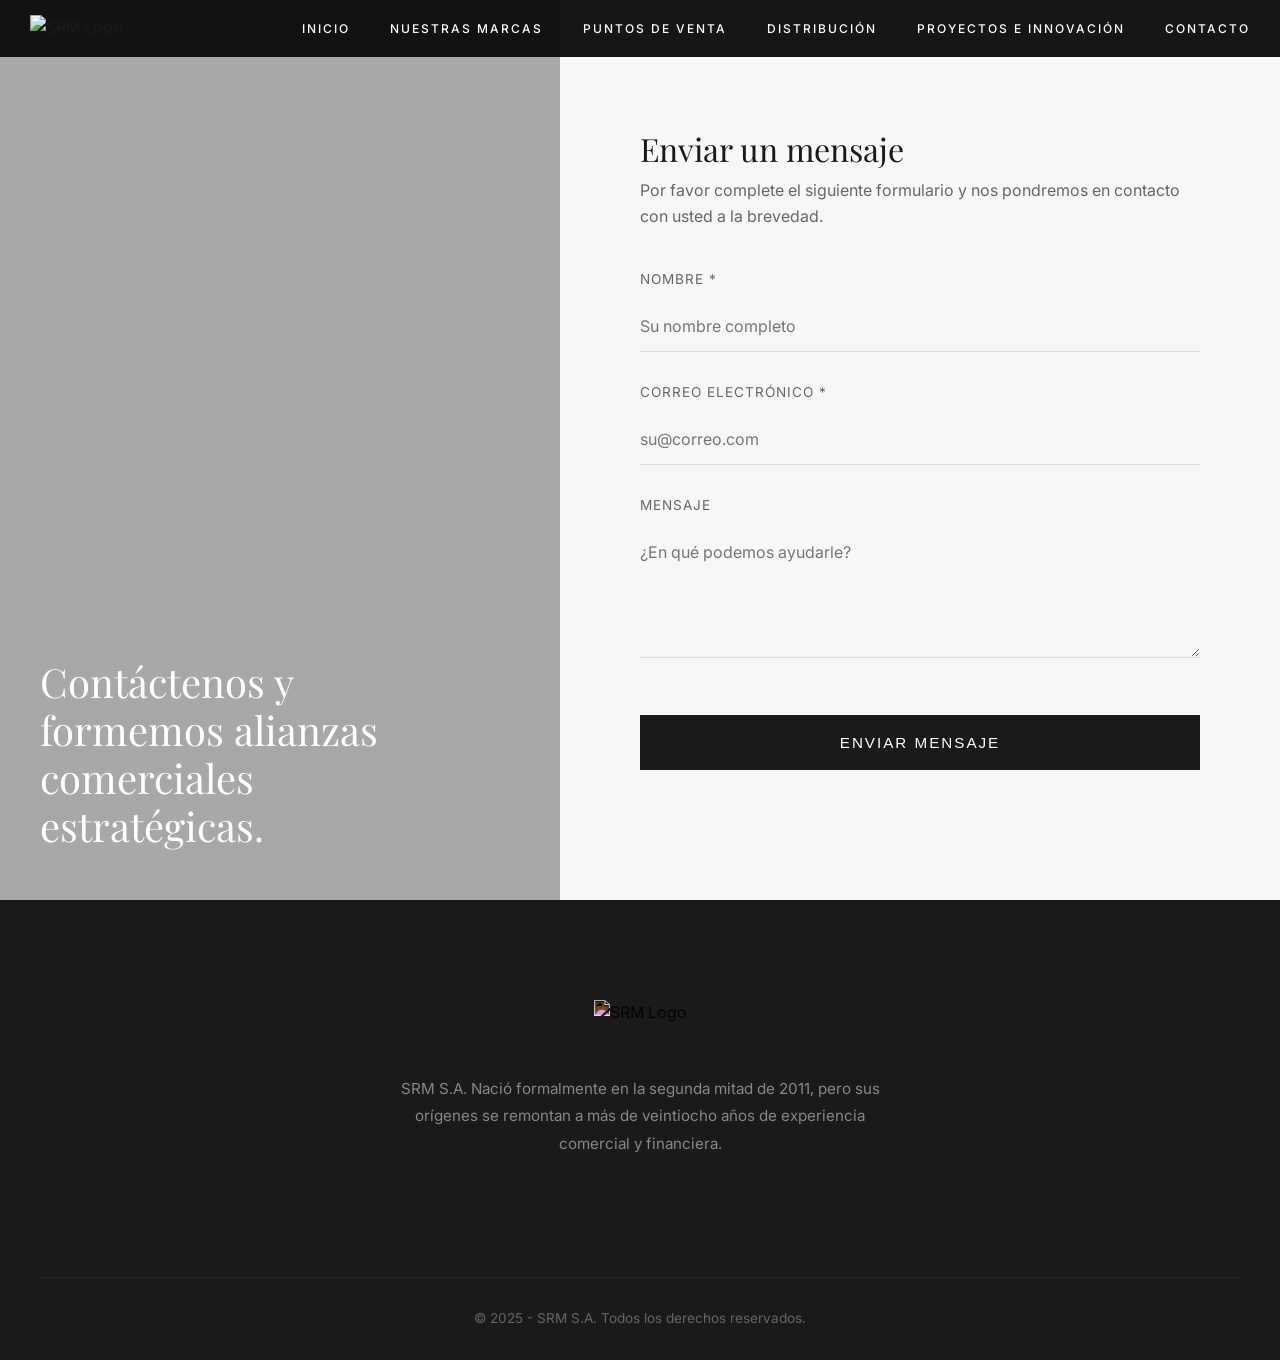
==== contacto.html @ 0c306106 "first commit" ====
<!DOCTYPE html>
<html lang="es">
<head>
    <meta charset="UTF-8">
    <meta name="viewport" content="width=device-width, initial-scale=1.0">
    <title>Contacto - SRM</title>
    
    <!-- Google Fonts -->
    <link rel="preconnect" href="https://fonts.googleapis.com">
    <link rel="preconnect" href="https://fonts.gstatic.com" crossorigin>
    <link href="https://fonts.googleapis.com/css2?family=Inter:wght@300;400;500;600&family=Playfair+Display:ital,wght@0,400;0,500;1,400;1,500&display=swap" rel="stylesheet">
    
    <!-- Styles -->
    <link rel="stylesheet" href="styles.css">
</head>
<body>

    <!-- Header -->
    <header class="header js-header" style="background-color: rgba(10, 10, 10, 0.95); padding: 15px 0; border-bottom: 1px solid var(--glass-border);">
        <div class="header-content">
            <a href="index.html" class="logo">
                <img src="https://srm.cl/wp-content/uploads/2025/08/srm-black.svg" alt="SRM Logo" class="logo-img">
            </a>
            
            <nav class="nav">
                <ul class="nav-links">
                    <li><a href="index.html" class="nav-link">Inicio</a></li>
                    <li><a href="nuestras-marcas.html" class="nav-link">Nuestras Marcas</a></li>
                    <li><a href="puntos-de-ventas.html" class="nav-link">Puntos de Venta</a></li>
                    <li><a href="distribucion.html" class="nav-link">Distribución</a></li>
                    <li><a href="proyectos-e-innovacion.html" class="nav-link">Proyectos e Innovación</a></li>
                    <li><a href="contacto.html" class="nav-link active">Contacto</a></li>
                </ul>
            </nav>
            
            <button class="mobile-toggle js-mobile-toggle" aria-label="Abrir menú">
                <span></span>
                <span></span>
                <span></span>
            </button>
        </div>
    </header>

    <!-- Mobile Menu -->
    <div class="mobile-menu js-mobile-menu">
        <nav class="mobile-nav">
            <ul class="mobile-links">
                <li><a href="index.html">Inicio</a></li>
                <li><a href="nuestras-marcas.html">Nuestras Marcas</a></li>
                <li><a href="puntos-de-ventas.html">Puntos de Venta</a></li>
                <li><a href="distribucion.html">Distribución</a></li>
                <li><a href="proyectos-e-innovacion.html">Proyectos e Innovación</a></li>
                <li><a href="contacto.html">Contacto</a></li>
            </ul>
        </nav>
    </div>

    <!-- Contact Section -->
    <main>
        <section class="contact-section">
            <div class="contact-image reveal parallax-bg" style="background-image: url('https://srm.cl/wp-content/uploads/2025/08/44PROFILE-SRM-1920-x-1320-px.webp');">
                <div style="position: absolute; top: 0; left: 0; right: 0; bottom: 0; background: rgba(0,0,0,0.34);"></div>
                <div style="position: absolute; bottom: 40px; left: 40px; max-width: 400px; color: white;">
                    <h2 style="font-size: 2.5rem; color: #ffffff; margin-bottom: 10px;">Contáctenos y formemos alianzas comerciales estratégicas.</h2>
                </div>
            </div>
            
            <div class="contact-content reveal reveal-delay-1">
                <div style="max-width: 600px; width: 100%;">
                    <h1 class="split-title" style="margin-bottom: 10px;">Enviar un <span>mensaje</span></h1>
                    <p style="color: var(--text-secondary); margin-bottom: 40px;">Por favor complete el siguiente formulario y nos pondremos en contacto con usted a la brevedad.</p>
                    
                    <form class="contact-form" action="#" method="POST">
                        <div class="form-group">
                            <label for="name" class="form-label">Nombre *</label>
                            <input type="text" id="name" name="name" class="form-control" required placeholder="Su nombre completo">
                        </div>
                        
                        <div class="form-group">
                            <label for="email" class="form-label">Correo Electrónico *</label>
                            <input type="email" id="email" name="email" class="form-control" required placeholder="su@correo.com">
                        </div>
                        
                        <div class="form-group">
                            <label for="message" class="form-label">Mensaje</label>
                            <textarea id="message" name="message" class="form-control" rows="5" placeholder="¿En qué podemos ayudarle?"></textarea>
                        </div>
                        
                        <button type="submit" class="btn btn-primary btn-large" style="margin-top: 20px; width: 100%;">Enviar Mensaje</button>
                    </form>
                </div>
            </div>
        </section>
    </main>

    <!-- Footer -->
    <footer class="footer">
        <div class="container">
            <div class="footer-container">
                <div class="footer-col" style="grid-column: 1 / -1; display: flex; flex-direction: column; align-items: center; text-align: center; margin-bottom: 40px;">
                    <img src="https://srm.cl/wp-content/uploads/2025/08/srm-black.svg" alt="SRM Logo" class="logo-img footer-logo" style="height: 50px;">
                    <p class="footer-about" style="max-width: 500px;">
                        SRM S.A. Nació formalmente en la segunda mitad de 2011, pero sus orígenes se remontan a más de veintiocho años de experiencia comercial y financiera.
                    </p>
                </div>
            </div>
            
            <div class="footer-bottom">
                <p>&copy; 2025 - SRM S.A. Todos los derechos reservados.</p>
            </div>
        </div>
    </footer>

    <script src="script.js"></script>
</body>
</html>
---- styles.css ----
:root {
    /* Colors - Minimalist Professional Light Theme */
    --bg-primary: #ffffff;
    --bg-secondary: #f9f9f9;
    --text-primary: #1a1a1a;
    --text-secondary: #666666;
    --accent-primary: #c8ab7c; /* Luxury Gold */
    --accent-hover: #b39567;
    --glass-bg: rgba(255, 255, 255, 0.95);
    --glass-border: rgba(0, 0, 0, 0.08); /* Faint border */
    
    /* Typography */
    --font-sans: 'Inter', sans-serif;
    --font-serif: 'Playfair Display', serif;
    
    /* Spacing & Layout */
    --container-width: 1200px;
    --section-pad: 120px 20px;
    
    /* Effects - Softer, minimal shadows */
    --transition: all 0.5s cubic-bezier(0.2, 0.8, 0.2, 1);
    --shadow-subtle: 0 4px 20px rgba(0, 0, 0, 0.03);
    --shadow-hover: 0 10px 40px rgba(0, 0, 0, 0.08);
}

/* Reset & Base */
* {
    margin: 0;
    padding: 0;
    box-sizing: border-box;
}

html {
    scroll-behavior: smooth;
}

body {
    font-family: var(--font-sans);
    background-color: var(--bg-primary);
    color: var(--text-primary);
    line-height: 1.6;
    overflow-x: hidden;
    -webkit-font-smoothing: antialiased;
    -moz-osx-font-smoothing: grayscale;
}

a {
    text-decoration: none;
    color: inherit;
    transition: var(--transition);
}

ul {
    list-style: none;
}

.container {
    max-width: var(--container-width);
    margin: 0 auto;
    width: 100%;
}

/* Typography Utilities */
h1, h2, h3, h4, h5, h6 {
    font-family: var(--font-serif);
    font-weight: 400; /* Lighter font weight for elegant editorial feel */
    line-height: 1.2;
    color: var(--text-primary);
}

.section-title {
    font-size: 2.5rem;
    margin-bottom: 1rem;
    text-align: center;
    letter-spacing: 1px;
}

.section-title span {
    font-style: italic;
    color: var(--text-secondary); /* Restrained elegance */
}

.section-pretitle {
    color: var(--text-secondary);
    font-size: 0.8rem;
    font-family: var(--font-sans);
    text-transform: uppercase;
    letter-spacing: 3px;
    margin-bottom: 15px;
    text-align: center;
    font-weight: 500;
}

.section-desc {
    color: var(--text-secondary);
    text-align: center;
    max-width: 700px;
    margin: 0 auto 4rem;
    font-size: 1.1rem;
    line-height: 1.8;
}

/* Buttons */
.btn {
    display: inline-block;
    padding: 14px 32px;
    font-size: 0.85rem;
    font-weight: 500;
    letter-spacing: 2px;
    text-transform: uppercase;
    cursor: pointer;
    border: 1px solid transparent;
    transition: var(--transition);
}

.btn-primary {
    background-color: var(--text-primary);
    color: var(--bg-primary);
}

.btn-primary:hover {
    background-color: var(--accent-primary);
    color: var(--bg-primary);
    transform: translateY(-2px);
    box-shadow: var(--shadow-hover);
}

.btn-secondary {
    background-color: transparent;
    color: var(--text-primary);
    border-color: var(--text-primary);
}

.btn-secondary:hover {
    background-color: var(--text-primary);
    color: var(--bg-primary);
    transform: translateY(-2px);
}

.btn-large {
    padding: 18px 40px;
    font-size: 0.95rem;
}

/* Header */
.header {
    position: fixed;
    top: 0;
    left: 0;
    width: 100%;
    padding: 25px 0;
    z-index: 1000;
    transition: var(--transition);
    background-color: transparent;
    border-bottom: 1px solid transparent;
}

.header.scrolled {
    background-color: var(--glass-bg);
    backdrop-filter: blur(10px);
    -webkit-backdrop-filter: blur(10px);
    padding: 15px 0;
    border-bottom-color: var(--glass-border);
    box-shadow: 0 2px 10px rgba(0,0,0,0.02);
}

.header-content {
    display: flex;
    justify-content: space-between;
    align-items: center;
    padding: 0 30px;
}

.logo-img {
    height: 35px; /* Slightly smaller for minimalism */
    width: auto;
    transition: var(--transition);
}

.logo-img { filter: invert(0); }
.header.scrolled .logo-img { filter: invert(1); } /* Assumes white logo by default */

.nav-links {
    display: flex;
    gap: 40px;
}

.nav-link {
    font-size: 0.75rem;
    font-weight: 500;
    color: var(--text-primary); /* Changed to primary dark */
    text-transform: uppercase;
    letter-spacing: 2px;
    position: relative;
    padding-bottom: 5px;
}

/* In hero top position, nav links might need to be white. We handle this contextually */
.header:not(.scrolled) .nav-link {
    color: #ffffff;
}

.nav-link:hover, .nav-link.active {
    color: var(--accent-primary);
}

.header:not(.scrolled) .nav-link:hover, .header:not(.scrolled) .nav-link.active {
    color: var(--accent-primary);
}

.nav-link::after {
    content: '';
    position: absolute;
    bottom: 0;
    left: 0;
    width: 0;
    height: 1px;
    background-color: var(--accent-primary);
    transition: var(--transition);
}

.nav-link:hover::after, .nav-link.active::after {
    width: 100%;
}

.mobile-toggle {
    display: none;
    background: transparent;
    border: none;
    cursor: pointer;
    z-index: 1001;
    width: 30px;
    height: 18px;
    position: relative;
}

.mobile-toggle span {
    display: block;
    width: 100%;
    height: 1px; /* Thinner lines */
    background-color: var(--text-primary);
    position: absolute;
    transition: var(--transition);
}

.header:not(.scrolled) .mobile-toggle span {
    background-color: #ffffff;
}

.mobile-toggle span:nth-child(1) { top: 0; }
.mobile-toggle span:nth-child(2) { top: 8px; }
.mobile-toggle span:nth-child(3) { top: 16px; }

.mobile-toggle.active span:nth-child(1) { top: 8px; transform: rotate(45deg); background-color: var(--text-primary); }
.mobile-toggle.active span:nth-child(2) { opacity: 0; }
.mobile-toggle.active span:nth-child(3) { top: 8px; transform: rotate(-45deg); background-color: var(--text-primary); }

.mobile-menu {
    position: fixed;
    top: 0;
    left: 0;
    width: 100%;
    height: 100vh;
    background-color: var(--bg-primary);
    z-index: 999;
    display: flex;
    align-items: center;
    justify-content: center;
    opacity: 0;
    pointer-events: none;
    transition: var(--transition);
}

.mobile-menu.active {
    opacity: 1;
    pointer-events: all;
}

.mobile-links {
    text-align: center;
    display: flex;
    flex-direction: column;
    gap: 2.5rem;
}

.mobile-links a {
    font-family: var(--font-serif);
    font-size: 2rem;
    color: var(--text-primary);
}

.mobile-links a:hover {
    color: var(--accent-primary);
}

/* Hero Section */
.hero {
    position: relative;
    min-height: 100vh;
    display: flex;
    align-items: center;
    padding: 120px 20px 60px;
    overflow: hidden;
    background-size: cover;
    background-position: center;
}

.uppercase-subtitle {
    font-size: 0.85rem;
    letter-spacing: 4px;
    text-transform: uppercase;
    font-weight: 500;
    color: #ffffff; /* Assuming dark hero overlay */
    font-family: var(--font-sans);
    margin-bottom: 2rem;
}

.hero-title {
    font-size: 4.5rem;
    margin-bottom: 1rem;
    color: #ffffff; /* Assuming dark hero overlay */
    line-height: 1.1;
}

.hero-title span {
    font-style: italic;
    color: var(--accent-primary);
    display: block;
}

.hero-actions {
    display: flex;
    gap: 20px;
    margin-top: 3rem;
}

/* History Section */
.history {
    padding: var(--section-pad);
    background-color: var(--bg-primary);
    position: relative;
    z-index: 1;
}

/* Split Layout for Mission & Vision */
.mission-vision {
    padding: var(--section-pad);
    background-color: var(--bg-secondary);
}

.split-layout {
    display: flex;
    align-items: center;
    gap: 80px; /* More breathing room */
    margin-bottom: 80px;
}

.split-image {
    flex: 1;
    position: relative;
    border-radius: 0; /* Sharp editorial aesthetic */
    overflow: hidden;
    min-height: 500px; /* Taller images */
}

.split-image img {
    width: 100%;
    height: 100%;
    object-fit: cover;
    display: block;
    transition: transform 1.5s cubic-bezier(0.2, 0.8, 0.2, 1); /* Slower, elegant zoom */
}

.split-image:hover img {
    transform: scale(1.05);
}

.split-content {
    flex: 1;
    padding-right: 40px;
}

.split-title {
    font-size: 2rem;
    margin-bottom: 25px;
    font-family: var(--font-serif);
    color: var(--text-primary);
    font-weight: 400;
}

.split-content p {
    color: var(--text-secondary);
    font-size: 1.05rem;
    margin-bottom: 20px;
    line-height: 1.8;
}

.signature {
    margin-top: 40px;
    padding-top: 25px;
    border-top: 1px solid var(--glass-border);
}

.signature h5 {
    font-family: var(--font-serif);
    font-size: 1.2rem;
    color: var(--text-primary);
    margin-bottom: 5px;
    font-style: italic;
}

.signature span {
    color: var(--text-secondary);
    font-size: 0.85rem;
    text-transform: uppercase;
    letter-spacing: 1px;
}

/* Businesses */
.businesses {
    padding: var(--section-pad);
    background-color: var(--bg-primary);
}

.features-grid {
    display: grid;
    grid-template-columns: repeat(auto-fit, minmax(280px, 1fr));
    gap: 40px;
    margin-top: 80px;
}

.feature-card {
    background: transparent;
    border: 1px solid var(--glass-border);
    border-radius: 0; /* Sharp edges */
    padding: 50px 30px;
    transition: var(--transition);
    text-align: center;
}

.feature-card:hover {
    transform: translateY(-5px);
    border-color: var(--accent-primary);
    box-shadow: var(--shadow-hover);
    background-color: var(--bg-primary);
}

.business-logo {
    display: flex;
    justify-content: center;
    align-items: center;
    height: 80px;
    margin-bottom: 30px;
}

/* Dark SVGs for the light theme */
.business-logo img {
    max-height: 80px;
    width: auto;
    filter: invert(1) brightness(0.2); /* Turns light svgs to dark grey */
    transition: var(--transition);
}

.feature-card:hover .business-logo img {
    filter: invert(0.3) sepia(1) saturate(3) hue-rotate(5deg) brightness(0.8); /* Attempt approx gold tint */
}

.feature-card h3 {
    font-family: var(--font-serif);
    font-size: 1.3rem;
    margin-bottom: 15px;
    color: var(--text-primary);
}

.feature-card p {
    color: var(--text-secondary);
    font-size: 0.95rem;
    line-height: 1.7;
}

/* Navigation Fix for subpages */
.page-hero {
    padding-top: 150px;
}

/* Stores Grid */
.stores-section {
    background-color: var(--bg-primary);
    padding: var(--section-pad);
}

.stores-grid {
    display: grid;
    grid-template-columns: repeat(auto-fit, minmax(320px, 1fr));
    gap: 50px;
    margin-top: 80px;
}

.store-card {
    background: transparent;
    border: none;
    border-radius: 0;
    overflow: hidden;
    transition: var(--transition);
}

.store-card:hover {
    transform: translateY(-5px);
}

.store-card img {
    width: 100%;
    height: 380px; /* Taller, editorial aspect ratio */
    object-fit: cover;
    border-bottom: 1px solid var(--glass-border);
    transition: var(--transition);
}

.store-card:hover img {
    border-bottom: 2px solid var(--accent-primary);
}

.store-info {
    padding: 30px 0 10px;
    text-align: left;
}

.store-info h3 {
    font-size: 1.25rem;
    margin-bottom: 8px;
    color: var(--text-primary);
}

.store-info p {
    color: var(--text-secondary);
    font-size: 0.9rem;
    text-transform: uppercase;
    letter-spacing: 1px;
}

/* Luxury Section */
.luxury-section {
    padding: var(--section-pad);
    background-color: #f2f2f2;
}

.luxury-section img {
    filter: invert(1) brightness(0.2);
}

/* Stats Grid */
.stats-section {
    position: relative;
    padding: 150px 20px;
}

/* Dark overlay for stats image to keep numbers legible */
.stats-section::before {
    content: '';
    position: absolute;
    top: 0; left: 0; right: 0; bottom: 0;
    background: rgba(0,0,0,0.7);
    z-index: 0;
}

.stats-grid {
    display: grid;
    grid-template-columns: repeat(auto-fit, minmax(200px, 1fr));
    gap: 40px;
    text-align: center;
    position: relative;
    z-index: 1;
}

.stat-box {
    padding: 20px;
}

.stat-number {
    font-family: var(--font-sans); /* Cleaner numbers with sans */
    font-size: 4rem;
    font-weight: 300;
    color: #ffffff;
    margin-bottom: 15px;
    line-height: 1;
}

.stat-text {
    font-size: 0.85rem;
    color: #cccccc;
    text-transform: uppercase;
    letter-spacing: 2px;
}

/* Footer */
.footer {
    background-color: var(--text-primary); /* Almost black */
    color: #ffffff;
    padding: 100px 20px 0;
}

.footer-container {
    display: grid;
    grid-template-columns: 2fr 1fr 1fr;
    gap: 60px;
    margin-bottom: 80px;
}

.footer-logo {
    display: block;
    margin-bottom: 25px;
}

/* White logo in footer */
.footer .logo-img {
    filter: invert(1) brightness(2); 
    opacity: 0.9;
}

.footer-about {
    color: #888888;
    font-size: 1rem;
    max-width: 320px;
    line-height: 1.8;
}

.footer-col h4 {
    font-family: var(--font-sans);
    font-size: 0.9rem;
    text-transform: uppercase;
    letter-spacing: 2px;
    margin-bottom: 30px;
    color: #ffffff;
}

.footer-col ul {
    display: flex;
    flex-direction: column;
    gap: 15px;
}

.footer-col a, .footer-col p {
    color: #888888;
    font-size: 0.95rem;
    transition: var(--transition);
}

.footer-col a:hover {
    color: var(--accent-primary);
}

.footer-bottom {
    border-top: 1px solid rgba(255,255,255,0.05);
    padding: 30px 0;
    text-align: center;
}

.footer-bottom p {
    color: #666666;
    font-size: 0.85rem;
}

/* Animations & Interactions */
.reveal {
    opacity: 0;
    transform: translateY(30px);
    transition: all 1s cubic-bezier(0.2, 0.8, 0.2, 1);
}

.reveal.active {
    opacity: 1;
    transform: translateY(0);
}

.reveal-delay-1 { transition-delay: 0.15s; }
.reveal-delay-2 { transition-delay: 0.3s; }
.reveal-delay-3 { transition-delay: 0.45s; }

/* Responsive Media Queries */
@media (max-width: 992px) {
    .hero-title {
        font-size: 3.5rem;
    }
    
    .split-layout {
        flex-direction: column;
        gap: 50px;
    }
    
    .vision-split {
        flex-direction: column-reverse;
    }

    .split-content {
        padding-right: 0;
    }
    
    .footer-container {
        grid-template-columns: 1fr 1fr;
        gap: 50px;
    }
}

@media (max-width: 768px) {
    .nav {
        display: none;
    }
    
    .mobile-toggle {
        display: block;
    }
    
    .hero-title {
        font-size: 2.8rem;
    }
    
    .section-title {
        font-size: 2.2rem;
    }
    
    .hero-actions {
        flex-direction: column;
        width: 100%;
        max-width: 300px;
        margin: 2rem auto 0;
    }
    
    .btn {
        width: 100%;
        text-align: center;
    }
    
    .footer-container {
        grid-template-columns: 1fr;
        text-align: center;
    }
    
    .footer-about {
        margin: 0 auto;
    }
}

/* --- Brands Page --- */
.brands-hero {
    min-height: 50vh;
    display: flex;
    align-items: center;
    justify-content: center;
}

.brands-section {
    padding: 80px 20px;
    background-color: var(--bg-primary);
}

.brands-desktop {
    display: flex;
    flex-direction: column;
    gap: 60px;
    align-items: center;
}

.brands-mobile {
    display: none;
    flex-direction: column;
    gap: 40px;
    align-items: center;
}

.brand-banner img {
    max-width: 100%;
    height: auto;
    box-shadow: var(--shadow-subtle);
}

@media (max-width: 992px) {
    .brands-desktop {
        display: none;
    }
    .brands-mobile {
        display: flex;
    }
}

/* Contact Form Styles */
.contact-section {
    display: flex;
    background-color: var(--bg-primary);
}

.contact-image {
    flex: 1;
    min-height: 100vh;
    background-size: cover;
    background-position: center;
    position: relative;
}

.contact-content {
    flex: 1;
    padding: 120px 80px;
    background-color: #f7f7f7;
    display: flex;
    flex-direction: column;
    justify-content: center;
}

.contact-form {
    margin-top: 40px;
    max-width: 600px;
}

.form-group {
    margin-bottom: 30px;
    position: relative;
}

.form-label {
    display: block;
    font-family: var(--font-sans);
    font-size: 0.85rem;
    text-transform: uppercase;
    letter-spacing: 1px;
    margin-bottom: 10px;
    color: var(--text-secondary);
}

.form-control {
    width: 100%;
    padding: 15px 0;
    font-family: var(--font-sans);
    font-size: 1rem;
    color: var(--text-primary);
    background: transparent;
    border: none;
    border-bottom: 1px solid #ddd;
    transition: var(--transition);
}

.form-control:focus {
    outline: none;
    border-bottom-color: var(--accent-primary);
}

textarea.form-control {
    resize: vertical;
    min-height: 100px;
}

@media (max-width: 992px) {
    .contact-section {
        flex-direction: column;
    }
    .contact-image {
        min-height: 400px;
    }
    .contact-content {
        padding: 60px 40px;
    }
}

@media (max-width: 768px) {
    .contact-content {
        padding: 60px 20px;
    }
}

/* Brand Logo Grids */
.brand-logo-svg {
    max-width: 140px;
    max-height: 70px;
    width: 100%;
    object-fit: contain;
    filter: grayscale(100%) opacity(0.6);
    transition: all 0.4s ease;
    cursor: pointer;
}

.brand-logo-svg:hover {
    filter: grayscale(0%) opacity(1);
    transform: scale(1.05);
}
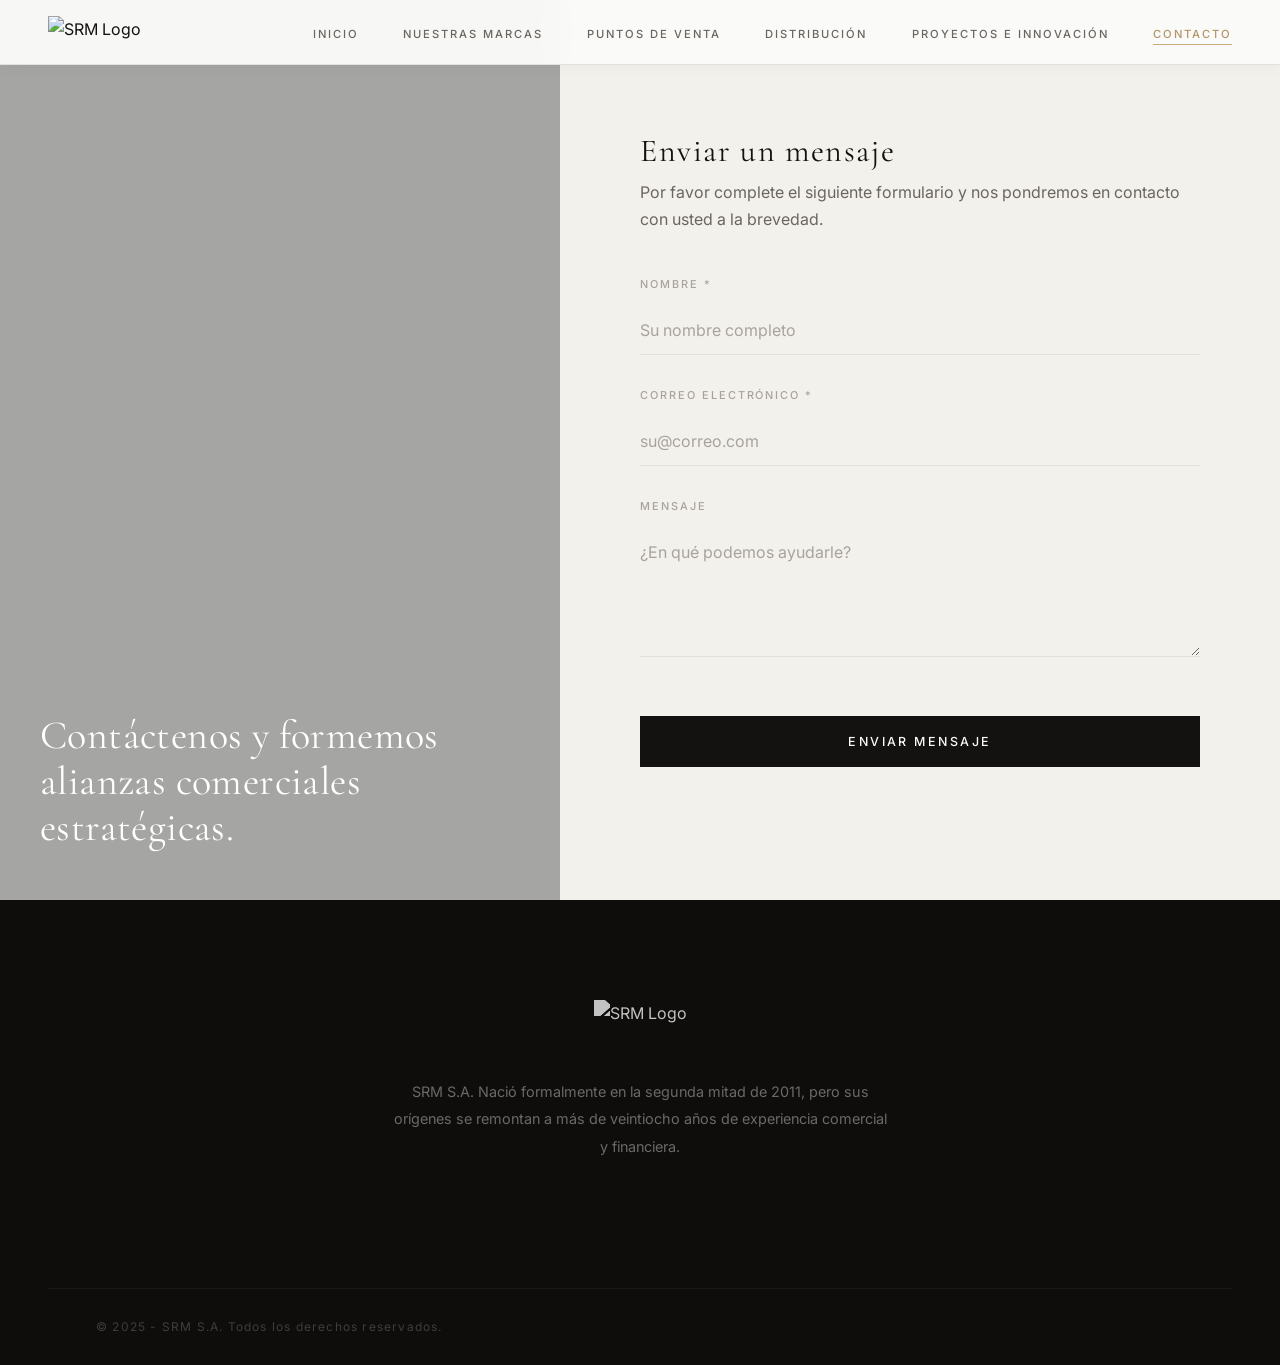
==== commit d44f737d: "Rediseño profesional minimalista y elegante del sitio web SRM - Nuevo sistema de tipografía editoria" ====
--- a/contacto.html
+++ b/contacto.html
@@ -8,7 +8,7 @@
     <!-- Google Fonts -->
     <link rel="preconnect" href="https://fonts.googleapis.com">
     <link rel="preconnect" href="https://fonts.gstatic.com" crossorigin>
-    <link href="https://fonts.googleapis.com/css2?family=Inter:wght@300;400;500;600&family=Playfair+Display:ital,wght@0,400;0,500;1,400;1,500&display=swap" rel="stylesheet">
+    <link href="https://fonts.googleapis.com/css2?family=Cormorant+Garamond:ital,wght@0,300;0,400;0,500;1,300;1,400&family=Inter:wght@300;400;500;600&display=swap" rel="stylesheet">
     
     <!-- Styles -->
     <link rel="stylesheet" href="styles.css">
@@ -16,7 +16,7 @@
 <body>
 
     <!-- Header -->
-    <header class="header js-header" style="background-color: rgba(10, 10, 10, 0.95); padding: 15px 0; border-bottom: 1px solid var(--glass-border);">
+    <header class="header scrolled" id="header">
         <div class="header-content">
             <a href="index.html" class="logo">
                 <img src="https://srm.cl/wp-content/uploads/2025/08/srm-black.svg" alt="SRM Logo" class="logo-img">
--- a/styles.css
+++ b/styles.css
@@ -1,30 +1,65 @@
+/* ================================================================
+   SRM — Minimalist Luxury Redesign
+   Professional · Editorial · Elegant
+   ================================================================ */
+
+/* ── 1. Custom Properties ───────────────────────────────────────── */
 :root {
-    /* Colors - Minimalist Professional Light Theme */
-    --bg-primary: #ffffff;
-    --bg-secondary: #f9f9f9;
-    --text-primary: #1a1a1a;
-    --text-secondary: #666666;
-    --accent-primary: #c8ab7c; /* Luxury Gold */
-    --accent-hover: #b39567;
-    --glass-bg: rgba(255, 255, 255, 0.95);
-    --glass-border: rgba(0, 0, 0, 0.08); /* Faint border */
-    
+    /* Palette — warm neutrals */
+    --bg:              #fafaf8;
+    --bg-warm:         #f3f1ec;
+    --bg-dark:         #0e0d0b;
+
+    --ink:             #141210;
+    --ink-mid:         #6b6560;
+    --ink-soft:        #a8a29e;
+    --ink-hair:        #e4e1db;
+
+    --gold:            #c8ab7c;
+    --gold-dark:       #b39567;
+    --gold-pale:       rgba(200, 171, 124, 0.10);
+
     /* Typography */
-    --font-sans: 'Inter', sans-serif;
-    --font-serif: 'Playfair Display', serif;
-    
-    /* Spacing & Layout */
-    --container-width: 1200px;
-    --section-pad: 120px 20px;
-    
-    /* Effects - Softer, minimal shadows */
-    --transition: all 0.5s cubic-bezier(0.2, 0.8, 0.2, 1);
-    --shadow-subtle: 0 4px 20px rgba(0, 0, 0, 0.03);
-    --shadow-hover: 0 10px 40px rgba(0, 0, 0, 0.08);
-}
-
-/* Reset & Base */
-* {
+    --font-sans:       'Inter', sans-serif;
+    --font-display:    'Cormorant Garamond', 'Playfair Display', serif;
+
+    /* Layout */
+    --max-w:           1280px;
+    --pad-x:           48px;
+    --section-y:       140px;
+    --section-y-sm:    80px;
+
+    /* Motion */
+    --ease-silk:       cubic-bezier(0.16, 1, 0.3, 1);
+    --ease-out:        cubic-bezier(0.0, 0.0, 0.2, 1);
+    --t-fast:          0.25s;
+    --t-base:          0.55s;
+    --t-slow:          1.1s;
+
+    /* Surfaces */
+    --shadow-sm:       0 2px 12px rgba(20,18,16,0.05);
+    --shadow-md:       0 8px 40px rgba(20,18,16,0.08);
+    --shadow-lg:       0 24px 80px rgba(20,18,16,0.14);
+
+    /* Legacy aliases — keep sub-pages working */
+    --bg-primary:      var(--bg);
+    --bg-secondary:    var(--bg-warm);
+    --text-primary:    var(--ink);
+    --text-secondary:  var(--ink-mid);
+    --accent-primary:  var(--gold);
+    --accent-hover:    var(--gold-dark);
+    --glass-bg:        rgba(250,250,248,0.97);
+    --glass-border:    rgba(20,18,16,0.07);
+    --shadow-subtle:   var(--shadow-sm);
+    --shadow-hover:    var(--shadow-md);
+    --transition:      all var(--t-base) var(--ease-silk);
+    --font-serif:      var(--font-display);
+    --container-width: var(--max-w);
+    --section-pad:     var(--section-y) var(--pad-x);
+}
+
+/* ── 2. Reset & Base ────────────────────────────────────────────── */
+*, *::before, *::after {
     margin: 0;
     padding: 0;
     box-sizing: border-box;
@@ -32,13 +67,14 @@
 
 html {
     scroll-behavior: smooth;
+    font-size: 16px;
 }
 
 body {
     font-family: var(--font-sans);
-    background-color: var(--bg-primary);
-    color: var(--text-primary);
-    line-height: 1.6;
+    background-color: var(--bg);
+    color: var(--ink);
+    line-height: 1.65;
     overflow-x: hidden;
     -webkit-font-smoothing: antialiased;
     -moz-osx-font-smoothing: grayscale;
@@ -47,165 +83,213 @@
 a {
     text-decoration: none;
     color: inherit;
-    transition: var(--transition);
-}
-
-ul {
-    list-style: none;
-}
-
+    transition: color var(--t-fast) var(--ease-out);
+}
+
+ul { list-style: none; }
+
+img { display: block; max-width: 100%; }
+
+/* Custom scrollbar */
+::-webkit-scrollbar              { width: 5px; }
+::-webkit-scrollbar-track        { background: var(--bg); }
+::-webkit-scrollbar-thumb        { background: var(--ink-hair); border-radius: 99px; }
+::-webkit-scrollbar-thumb:hover  { background: var(--ink-soft); }
+
+/* ── 3. Layout Utilities ────────────────────────────────────────── */
 .container {
-    max-width: var(--container-width);
+    max-width: var(--max-w);
     margin: 0 auto;
     width: 100%;
-}
-
-/* Typography Utilities */
+    padding: 0 var(--pad-x);
+}
+
+.text-center { text-align: center; }
+
+/* ── 4. Typography ──────────────────────────────────────────────── */
 h1, h2, h3, h4, h5, h6 {
-    font-family: var(--font-serif);
-    font-weight: 400; /* Lighter font weight for elegant editorial feel */
-    line-height: 1.2;
-    color: var(--text-primary);
+    font-family: var(--font-display);
+    font-weight: 400;
+    line-height: 1.15;
+    color: var(--ink);
+    letter-spacing: 0.01em;
+}
+
+/* Eyebrow / pretitle label */
+.eyebrow,
+.section-pretitle {
+    display: inline-flex;
+    align-items: center;
+    gap: 12px;
+    font-family: var(--font-sans);
+    font-size: 0.7rem;
+    font-weight: 500;
+    text-transform: uppercase;
+    letter-spacing: 0.25em;
+    color: var(--ink-soft);
+    margin-bottom: 18px;
+}
+
+.eyebrow::before {
+    content: '';
+    display: inline-block;
+    width: 28px;
+    height: 1px;
+    background: var(--gold);
+    flex-shrink: 0;
+}
+
+.section-header {
+    margin-bottom: 0;
 }
 
 .section-title {
-    font-size: 2.5rem;
+    font-size: clamp(2rem, 3.5vw, 3rem);
+    letter-spacing: 0.01em;
     margin-bottom: 1rem;
-    text-align: center;
-    letter-spacing: 1px;
+    color: var(--ink);
 }
 
 .section-title span {
     font-style: italic;
-    color: var(--text-secondary); /* Restrained elegance */
-}
-
-.section-pretitle {
-    color: var(--text-secondary);
-    font-size: 0.8rem;
-    font-family: var(--font-sans);
-    text-transform: uppercase;
-    letter-spacing: 3px;
-    margin-bottom: 15px;
+    color: var(--ink-mid);
+}
+
+.section-desc {
+    color: var(--ink-mid);
     text-align: center;
-    font-weight: 500;
-}
-
-.section-desc {
-    color: var(--text-secondary);
-    text-align: center;
-    max-width: 700px;
+    max-width: 640px;
     margin: 0 auto 4rem;
-    font-size: 1.1rem;
-    line-height: 1.8;
-}
-
-/* Buttons */
+    font-size: 1.05rem;
+    line-height: 1.85;
+}
+
+/* ── 5. Buttons ─────────────────────────────────────────────────── */
 .btn {
     display: inline-block;
-    padding: 14px 32px;
-    font-size: 0.85rem;
+    padding: 14px 36px;
+    font-family: var(--font-sans);
+    font-size: 0.72rem;
     font-weight: 500;
-    letter-spacing: 2px;
+    letter-spacing: 0.2em;
     text-transform: uppercase;
     cursor: pointer;
     border: 1px solid transparent;
-    transition: var(--transition);
+    transition: background var(--t-base) var(--ease-silk),
+                color var(--t-base) var(--ease-silk),
+                border-color var(--t-base) var(--ease-silk),
+                transform var(--t-fast) var(--ease-out),
+                box-shadow var(--t-base) var(--ease-silk);
 }
 
 .btn-primary {
-    background-color: var(--text-primary);
-    color: var(--bg-primary);
+    background: var(--ink);
+    color: var(--bg);
+    border-color: var(--ink);
 }
 
 .btn-primary:hover {
-    background-color: var(--accent-primary);
-    color: var(--bg-primary);
+    background: var(--gold);
+    border-color: var(--gold);
     transform: translateY(-2px);
-    box-shadow: var(--shadow-hover);
+    box-shadow: 0 8px 24px rgba(200,171,124,0.25);
 }
 
 .btn-secondary {
-    background-color: transparent;
-    color: var(--text-primary);
-    border-color: var(--text-primary);
+    background: transparent;
+    color: var(--ink);
+    border-color: var(--ink);
 }
 
 .btn-secondary:hover {
-    background-color: var(--text-primary);
-    color: var(--bg-primary);
+    background: var(--ink);
+    color: var(--bg);
     transform: translateY(-2px);
 }
 
 .btn-large {
-    padding: 18px 40px;
-    font-size: 0.95rem;
-}
-
-/* Header */
+    padding: 17px 44px;
+    font-size: 0.78rem;
+}
+
+/* ── 6. Header ──────────────────────────────────────────────────── */
 .header {
     position: fixed;
     top: 0;
     left: 0;
     width: 100%;
-    padding: 25px 0;
+    padding: 28px 0;
     z-index: 1000;
-    transition: var(--transition);
-    background-color: transparent;
+    transition: background var(--t-base) var(--ease-silk),
+                padding var(--t-base) var(--ease-silk),
+                border-color var(--t-base) var(--ease-silk),
+                box-shadow var(--t-base) var(--ease-silk);
+    background: transparent;
     border-bottom: 1px solid transparent;
 }
 
 .header.scrolled {
-    background-color: var(--glass-bg);
-    backdrop-filter: blur(10px);
-    -webkit-backdrop-filter: blur(10px);
-    padding: 15px 0;
-    border-bottom-color: var(--glass-border);
-    box-shadow: 0 2px 10px rgba(0,0,0,0.02);
+    background: var(--glass-bg);
+    backdrop-filter: blur(14px);
+    -webkit-backdrop-filter: blur(14px);
+    padding: 16px 0;
+    border-bottom-color: var(--ink-hair);
+    box-shadow: 0 1px 20px rgba(20,18,16,0.04);
 }
 
 .header-content {
+    max-width: var(--max-w);
+    margin: 0 auto;
+    padding: 0 var(--pad-x);
     display: flex;
     justify-content: space-between;
     align-items: center;
-    padding: 0 30px;
 }
 
 .logo-img {
-    height: 35px; /* Slightly smaller for minimalism */
+    height: 32px;
     width: auto;
-    transition: var(--transition);
-}
-
-.logo-img { filter: invert(0); }
-.header.scrolled .logo-img { filter: invert(1); } /* Assumes white logo by default */
+    transition: filter var(--t-base) var(--ease-silk),
+                opacity var(--t-base) var(--ease-silk);
+}
+
+/* Logo white on dark hero, dark when scrolled */
+.header:not(.scrolled) .logo-img {
+    filter: brightness(0) invert(1);
+}
+.header.scrolled .logo-img {
+    filter: none;
+}
 
 .nav-links {
     display: flex;
-    gap: 40px;
+    gap: 44px;
+    align-items: center;
 }
 
 .nav-link {
-    font-size: 0.75rem;
+    font-size: 0.7rem;
     font-weight: 500;
-    color: var(--text-primary); /* Changed to primary dark */
+    letter-spacing: 0.18em;
     text-transform: uppercase;
-    letter-spacing: 2px;
+    color: rgba(255,255,255,0.85);
     position: relative;
-    padding-bottom: 5px;
-}
-
-/* In hero top position, nav links might need to be white. We handle this contextually */
-.header:not(.scrolled) .nav-link {
-    color: #ffffff;
-}
-
-.nav-link:hover, .nav-link.active {
-    color: var(--accent-primary);
-}
-
-.header:not(.scrolled) .nav-link:hover, .header:not(.scrolled) .nav-link.active {
-    color: var(--accent-primary);
+    padding-bottom: 4px;
+    transition: color var(--t-fast) var(--ease-out);
+}
+
+.header.scrolled .nav-link {
+    color: var(--ink-mid);
+}
+
+.nav-link:hover,
+.nav-link.active {
+    color: var(--gold);
+}
+
+.header.scrolled .nav-link:hover,
+.header.scrolled .nav-link.active {
+    color: var(--gold-dark);
 }
 
 .nav-link::after {
@@ -215,60 +299,70 @@
     left: 0;
     width: 0;
     height: 1px;
-    background-color: var(--accent-primary);
-    transition: var(--transition);
-}
-
-.nav-link:hover::after, .nav-link.active::after {
+    background: var(--gold);
+    transition: width var(--t-base) var(--ease-silk);
+}
+
+.nav-link:hover::after,
+.nav-link.active::after {
     width: 100%;
 }
 
+/* ── 7. Mobile Toggle ───────────────────────────────────────────── */
 .mobile-toggle {
     display: none;
     background: transparent;
     border: none;
     cursor: pointer;
     z-index: 1001;
-    width: 30px;
-    height: 18px;
+    width: 28px;
+    height: 16px;
     position: relative;
+    flex-direction: column;
+    justify-content: space-between;
 }
 
 .mobile-toggle span {
     display: block;
     width: 100%;
-    height: 1px; /* Thinner lines */
-    background-color: var(--text-primary);
+    height: 1px;
+    background: #ffffff;
     position: absolute;
-    transition: var(--transition);
-}
-
-.header:not(.scrolled) .mobile-toggle span {
-    background-color: #ffffff;
+    transition: all var(--t-base) var(--ease-silk);
+}
+
+.header.scrolled .mobile-toggle span {
+    background: var(--ink);
 }
 
 .mobile-toggle span:nth-child(1) { top: 0; }
 .mobile-toggle span:nth-child(2) { top: 8px; }
 .mobile-toggle span:nth-child(3) { top: 16px; }
 
-.mobile-toggle.active span:nth-child(1) { top: 8px; transform: rotate(45deg); background-color: var(--text-primary); }
+.mobile-toggle.active span:nth-child(1) {
+    top: 8px;
+    transform: rotate(45deg);
+    background: var(--ink);
+}
 .mobile-toggle.active span:nth-child(2) { opacity: 0; }
-.mobile-toggle.active span:nth-child(3) { top: 8px; transform: rotate(-45deg); background-color: var(--text-primary); }
-
+.mobile-toggle.active span:nth-child(3) {
+    top: 8px;
+    transform: rotate(-45deg);
+    background: var(--ink);
+}
+
+/* ── 8. Mobile Menu ─────────────────────────────────────────────── */
 .mobile-menu {
     position: fixed;
-    top: 0;
-    left: 0;
-    width: 100%;
-    height: 100vh;
-    background-color: var(--bg-primary);
+    inset: 0;
+    background: var(--bg);
     z-index: 999;
     display: flex;
     align-items: center;
     justify-content: center;
     opacity: 0;
     pointer-events: none;
-    transition: var(--transition);
+    transition: opacity var(--t-base) var(--ease-silk);
 }
 
 .mobile-menu.active {
@@ -280,391 +374,703 @@
     text-align: center;
     display: flex;
     flex-direction: column;
-    gap: 2.5rem;
+    gap: 2.2rem;
 }
 
 .mobile-links a {
-    font-family: var(--font-serif);
-    font-size: 2rem;
-    color: var(--text-primary);
+    font-family: var(--font-display);
+    font-size: 2.2rem;
+    color: var(--ink);
+    font-weight: 300;
+    letter-spacing: 0.03em;
+    transition: color var(--t-fast) var(--ease-out);
 }
 
 .mobile-links a:hover {
-    color: var(--accent-primary);
-}
-
-/* Hero Section */
+    color: var(--gold);
+}
+
+/* ── 9. Hero ────────────────────────────────────────────────────── */
 .hero {
     position: relative;
     min-height: 100vh;
     display: flex;
     align-items: center;
-    padding: 120px 20px 60px;
+    padding: 120px 0 80px;
     overflow: hidden;
     background-size: cover;
     background-position: center;
 }
 
-.uppercase-subtitle {
-    font-size: 0.85rem;
-    letter-spacing: 4px;
+.hero-container {
+    display: flex;
+    width: 100%;
+}
+
+.hero-content {
+    width: 100%;
+}
+
+.hero-eyebrow {
+    display: inline-flex;
+    align-items: center;
+    gap: 14px;
+    font-family: var(--font-sans);
+    font-size: 0.68rem;
+    font-weight: 500;
+    letter-spacing: 0.28em;
     text-transform: uppercase;
-    font-weight: 500;
-    color: #ffffff; /* Assuming dark hero overlay */
-    font-family: var(--font-sans);
-    margin-bottom: 2rem;
+    color: rgba(255,255,255,0.6);
+    margin-bottom: 24px;
+}
+
+.hero-eyebrow::before {
+    content: '';
+    display: block;
+    width: 32px;
+    height: 1px;
+    background: var(--gold);
 }
 
 .hero-title {
-    font-size: 4.5rem;
-    margin-bottom: 1rem;
-    color: #ffffff; /* Assuming dark hero overlay */
-    line-height: 1.1;
+    font-size: clamp(3rem, 6vw, 6rem);
+    font-weight: 300;
+    color: #ffffff;
+    line-height: 1.08;
+    letter-spacing: -0.01em;
 }
 
 .hero-title span {
     font-style: italic;
-    color: var(--accent-primary);
+    color: var(--gold);
     display: block;
 }
 
+.uppercase-subtitle {
+    font-family: var(--font-sans);
+    font-size: 0.72rem;
+    font-weight: 500;
+    letter-spacing: 0.28em;
+    text-transform: uppercase;
+    color: rgba(255,255,255,0.55);
+    margin-bottom: 1.5rem;
+}
+
 .hero-actions {
     display: flex;
-    gap: 20px;
+    gap: 16px;
     margin-top: 3rem;
 }
 
-/* History Section */
+/* Hero badge — Est. year */
+.hero-badge {
+    position: absolute;
+    bottom: 60px;
+    right: var(--pad-x);
+    text-align: right;
+    color: rgba(255,255,255,0.35);
+}
+
+.hero-badge span {
+    display: block;
+    font-family: var(--font-display);
+    font-size: 0.75rem;
+    letter-spacing: 0.2em;
+    text-transform: uppercase;
+    margin-bottom: 4px;
+}
+
+.hero-badge strong {
+    font-family: var(--font-display);
+    font-size: 3.5rem;
+    font-weight: 300;
+    line-height: 1;
+    letter-spacing: -0.02em;
+    color: rgba(255,255,255,0.12);
+}
+
+/* Hero scroll indicator */
+.hero-scroll {
+    position: absolute;
+    bottom: 48px;
+    left: 50%;
+    transform: translateX(-50%);
+    display: flex;
+    flex-direction: column;
+    align-items: center;
+    gap: 0;
+    cursor: pointer;
+}
+
+.hero-scroll-line {
+    width: 1px;
+    height: 56px;
+    background: linear-gradient(to bottom, transparent, rgba(255,255,255,0.45));
+    animation: scroll-grow 2s var(--ease-silk) infinite;
+}
+
+.hero-scroll-dot {
+    width: 4px;
+    height: 4px;
+    border-radius: 50%;
+    background: rgba(255,255,255,0.45);
+    margin-top: 4px;
+    animation: scroll-grow 2s var(--ease-silk) infinite 0.15s;
+}
+
+@keyframes scroll-grow {
+    0%   { opacity: 0; transform: translateY(-8px); }
+    40%  { opacity: 1; transform: translateY(0); }
+    100% { opacity: 0; transform: translateY(8px); }
+}
+
+/* ── 10. Section Layout ─────────────────────────────────────────── */
 .history {
-    padding: var(--section-pad);
-    background-color: var(--bg-primary);
+    padding: var(--section-y) var(--pad-x);
+    background: var(--bg);
+}
+
+.history-inner {
+    display: grid;
+    grid-template-columns: 1fr 2fr;
+    gap: 80px;
+    align-items: start;
+}
+
+.history-label {
+    padding-top: 6px;
+}
+
+.history-label .eyebrow {
+    margin-bottom: 0;
+}
+
+.history-body h2 {
+    font-size: clamp(2rem, 3vw, 2.8rem);
+    margin-bottom: 1.8rem;
+    line-height: 1.2;
+}
+
+.history-body p {
+    color: var(--ink-mid);
+    font-size: 1.05rem;
+    line-height: 1.9;
+    margin-bottom: 1.2rem;
+}
+
+.history-body p:last-child { margin-bottom: 0; }
+
+/* ── 11. Mission / Vision ───────────────────────────────────────── */
+.mission-vision {
+    padding: var(--section-y) var(--pad-x);
+    background: var(--bg-warm);
+}
+
+.split-layout {
+    display: grid;
+    grid-template-columns: 1fr 1fr;
+    gap: 80px;
+    align-items: center;
+    margin-bottom: 100px;
+}
+
+.split-layout:last-child { margin-bottom: 0; }
+
+.split-image {
     position: relative;
-    z-index: 1;
-}
-
-/* Split Layout for Mission & Vision */
-.mission-vision {
-    padding: var(--section-pad);
-    background-color: var(--bg-secondary);
-}
-
-.split-layout {
-    display: flex;
-    align-items: center;
-    gap: 80px; /* More breathing room */
-    margin-bottom: 80px;
-}
-
-.split-image {
-    flex: 1;
-    position: relative;
-    border-radius: 0; /* Sharp editorial aesthetic */
     overflow: hidden;
-    min-height: 500px; /* Taller images */
+    min-height: 520px;
 }
 
 .split-image img {
     width: 100%;
     height: 100%;
     object-fit: cover;
-    display: block;
-    transition: transform 1.5s cubic-bezier(0.2, 0.8, 0.2, 1); /* Slower, elegant zoom */
+    transition: transform 1.8s var(--ease-silk);
 }
 
 .split-image:hover img {
-    transform: scale(1.05);
-}
-
-.split-content {
-    flex: 1;
-    padding-right: 40px;
-}
+    transform: scale(1.04);
+}
+
+/* Parallax background div */
+.parallax-bg {
+    background-size: cover;
+    background-position: center;
+    background-attachment: local;
+    min-height: 520px;
+}
+
+.split-content { padding: 0; }
 
 .split-title {
-    font-size: 2rem;
-    margin-bottom: 25px;
-    font-family: var(--font-serif);
-    color: var(--text-primary);
+    font-size: clamp(1.6rem, 2.5vw, 2.2rem);
+    margin-bottom: 28px;
     font-weight: 400;
+    letter-spacing: 0.05em;
 }
 
 .split-content p {
-    color: var(--text-secondary);
-    font-size: 1.05rem;
+    color: var(--ink-mid);
+    font-size: 1rem;
+    line-height: 1.9;
     margin-bottom: 20px;
-    line-height: 1.8;
-}
+}
+
+.split-content p:last-of-type { margin-bottom: 0; }
 
 .signature {
-    margin-top: 40px;
-    padding-top: 25px;
-    border-top: 1px solid var(--glass-border);
+    margin-top: 44px;
+    padding-top: 28px;
+    border-top: 1px solid var(--ink-hair);
 }
 
 .signature h5 {
-    font-family: var(--font-serif);
-    font-size: 1.2rem;
-    color: var(--text-primary);
-    margin-bottom: 5px;
+    font-family: var(--font-display);
+    font-size: 1.3rem;
     font-style: italic;
+    color: var(--ink);
+    margin-bottom: 6px;
 }
 
 .signature span {
-    color: var(--text-secondary);
-    font-size: 0.85rem;
+    color: var(--ink-soft);
+    font-size: 0.72rem;
     text-transform: uppercase;
-    letter-spacing: 1px;
-}
-
-/* Businesses */
+    letter-spacing: 0.15em;
+}
+
+/* ── 12. Businesses / Feature Cards ────────────────────────────── */
 .businesses {
-    padding: var(--section-pad);
-    background-color: var(--bg-primary);
+    padding: var(--section-y) var(--pad-x);
+    background: var(--bg);
+}
+
+.businesses-header {
+    display: flex;
+    justify-content: space-between;
+    align-items: flex-end;
+    margin-bottom: 64px;
 }
 
 .features-grid {
     display: grid;
-    grid-template-columns: repeat(auto-fit, minmax(280px, 1fr));
-    gap: 40px;
-    margin-top: 80px;
+    grid-template-columns: repeat(4, 1fr);
+    gap: 2px;
+    background: var(--ink-hair);
 }
 
 .feature-card {
-    background: transparent;
-    border: 1px solid var(--glass-border);
-    border-radius: 0; /* Sharp edges */
-    padding: 50px 30px;
-    transition: var(--transition);
+    background: var(--bg);
+    padding: 52px 36px;
+    transition: background var(--t-base) var(--ease-silk);
+    position: relative;
+    overflow: hidden;
+}
+
+.feature-card::before {
+    content: '';
+    position: absolute;
+    bottom: 0;
+    left: 0;
+    width: 0;
+    height: 2px;
+    background: var(--gold);
+    transition: width var(--t-slow) var(--ease-silk);
+}
+
+.feature-card:hover { background: var(--bg-warm); }
+.feature-card:hover::before { width: 100%; }
+
+.feature-card-number {
+    font-family: var(--font-display);
+    font-size: 0.72rem;
+    font-weight: 400;
+    color: var(--ink-hair);
+    letter-spacing: 0.1em;
+    margin-bottom: 40px;
+    display: block;
+}
+
+.business-logo {
+    height: 64px;
+    display: flex;
+    align-items: center;
+    margin-bottom: 28px;
+}
+
+.business-logo img {
+    max-height: 56px;
+    max-width: 120px;
+    width: auto;
+    filter: grayscale(1) opacity(0.35);
+    transition: filter var(--t-base) var(--ease-silk);
+}
+
+.feature-card:hover .business-logo img {
+    filter: grayscale(0) opacity(1);
+}
+
+.feature-card h3 {
+    font-family: var(--font-display);
+    font-size: 1.3rem;
+    margin-bottom: 14px;
+    color: var(--ink);
+    font-weight: 400;
+}
+
+.feature-card p {
+    color: var(--ink-mid);
+    font-size: 0.92rem;
+    line-height: 1.75;
+}
+
+/* ── 13. Page Hero (sub-pages) ──────────────────────────────────── */
+.page-hero {
+    min-height: 52vh;
+    display: flex;
+    align-items: flex-end;
+    padding: 160px var(--pad-x) 80px;
+    background-size: cover;
+    background-position: center;
+}
+
+.page-hero .container {
+    padding: 0;
+}
+
+.page-hero .hero-title {
+    font-size: clamp(2.5rem, 5vw, 5rem);
+}
+
+.brands-hero {
+    align-items: center;
     text-align: center;
-}
-
-.feature-card:hover {
-    transform: translateY(-5px);
-    border-color: var(--accent-primary);
-    box-shadow: var(--shadow-hover);
-    background-color: var(--bg-primary);
-}
-
-.business-logo {
-    display: flex;
-    justify-content: center;
-    align-items: center;
-    height: 80px;
-    margin-bottom: 30px;
-}
-
-/* Dark SVGs for the light theme */
-.business-logo img {
-    max-height: 80px;
-    width: auto;
-    filter: invert(1) brightness(0.2); /* Turns light svgs to dark grey */
-    transition: var(--transition);
-}
-
-.feature-card:hover .business-logo img {
-    filter: invert(0.3) sepia(1) saturate(3) hue-rotate(5deg) brightness(0.8); /* Attempt approx gold tint */
-}
-
-.feature-card h3 {
-    font-family: var(--font-serif);
-    font-size: 1.3rem;
-    margin-bottom: 15px;
-    color: var(--text-primary);
-}
-
-.feature-card p {
-    color: var(--text-secondary);
-    font-size: 0.95rem;
-    line-height: 1.7;
-}
-
-/* Navigation Fix for subpages */
-.page-hero {
-    padding-top: 150px;
-}
-
-/* Stores Grid */
+    padding: 200px var(--pad-x) 140px;
+}
+
+/* ── 14. Stores ─────────────────────────────────────────────────── */
 .stores-section {
-    background-color: var(--bg-primary);
-    padding: var(--section-pad);
+    padding: var(--section-y) var(--pad-x);
+    background: var(--bg);
 }
 
 .stores-grid {
     display: grid;
-    grid-template-columns: repeat(auto-fit, minmax(320px, 1fr));
-    gap: 50px;
+    grid-template-columns: repeat(3, 1fr);
+    gap: 40px 32px;
     margin-top: 80px;
 }
 
 .store-card {
-    background: transparent;
-    border: none;
-    border-radius: 0;
     overflow: hidden;
-    transition: var(--transition);
-}
-
-.store-card:hover {
-    transform: translateY(-5px);
+    cursor: default;
 }
 
 .store-card img {
     width: 100%;
-    height: 380px; /* Taller, editorial aspect ratio */
+    height: 320px;
     object-fit: cover;
-    border-bottom: 1px solid var(--glass-border);
-    transition: var(--transition);
+    filter: saturate(0.9);
+    transition: transform 1.2s var(--ease-silk),
+                filter 0.6s var(--ease-silk);
 }
 
 .store-card:hover img {
-    border-bottom: 2px solid var(--accent-primary);
+    transform: scale(1.04);
+    filter: saturate(1.05);
 }
 
 .store-info {
-    padding: 30px 0 10px;
-    text-align: left;
+    padding: 22px 0 8px;
+    border-top: 1px solid var(--ink-hair);
+    margin-top: 0;
+    transition: border-color var(--t-base) var(--ease-silk);
+}
+
+.store-card:hover .store-info {
+    border-top-color: var(--gold);
 }
 
 .store-info h3 {
-    font-size: 1.25rem;
-    margin-bottom: 8px;
-    color: var(--text-primary);
+    font-size: 1.15rem;
+    margin-bottom: 6px;
+    color: var(--ink);
+    font-weight: 400;
 }
 
 .store-info p {
-    color: var(--text-secondary);
-    font-size: 0.9rem;
+    color: var(--ink-soft);
+    font-size: 0.78rem;
     text-transform: uppercase;
-    letter-spacing: 1px;
-}
-
-/* Luxury Section */
+    letter-spacing: 0.12em;
+}
+
+/* ── 15. Luxury Section ─────────────────────────────────────────── */
 .luxury-section {
-    padding: var(--section-pad);
-    background-color: #f2f2f2;
-}
-
-.luxury-section img {
-    filter: invert(1) brightness(0.2);
-}
-
-/* Stats Grid */
+    padding: var(--section-y) var(--pad-x);
+    background: var(--bg-warm);
+}
+
+/* ── 16. Stats ──────────────────────────────────────────────────── */
 .stats-section {
     position: relative;
-    padding: 150px 20px;
-}
-
-/* Dark overlay for stats image to keep numbers legible */
+    padding: 160px var(--pad-x);
+    background-size: cover;
+    background-position: center;
+}
+
 .stats-section::before {
     content: '';
     position: absolute;
-    top: 0; left: 0; right: 0; bottom: 0;
-    background: rgba(0,0,0,0.7);
-    z-index: 0;
+    inset: 0;
+    background: rgba(14,13,11,0.78);
 }
 
 .stats-grid {
-    display: grid;
-    grid-template-columns: repeat(auto-fit, minmax(200px, 1fr));
-    gap: 40px;
-    text-align: center;
     position: relative;
     z-index: 1;
+    display: grid;
+    grid-template-columns: repeat(4, 1fr);
+    gap: 40px;
 }
 
 .stat-box {
+    text-align: center;
     padding: 20px;
+    position: relative;
+}
+
+.stat-box:not(:last-child)::after {
+    content: '';
+    position: absolute;
+    right: 0;
+    top: 20%;
+    height: 60%;
+    width: 1px;
+    background: rgba(255,255,255,0.08);
 }
 
 .stat-number {
-    font-family: var(--font-sans); /* Cleaner numbers with sans */
-    font-size: 4rem;
+    font-family: var(--font-display);
+    font-size: clamp(2.4rem, 4vw, 3.8rem);
     font-weight: 300;
-    color: #ffffff;
-    margin-bottom: 15px;
+    color: #fff;
     line-height: 1;
+    margin-bottom: 16px;
+    letter-spacing: -0.02em;
 }
 
 .stat-text {
-    font-size: 0.85rem;
-    color: #cccccc;
+    font-size: 0.7rem;
+    color: rgba(255,255,255,0.45);
     text-transform: uppercase;
-    letter-spacing: 2px;
-}
-
-/* Footer */
+    letter-spacing: 0.22em;
+}
+
+/* ── 17. Footer ─────────────────────────────────────────────────── */
 .footer {
-    background-color: var(--text-primary); /* Almost black */
-    color: #ffffff;
-    padding: 100px 20px 0;
+    background: var(--bg-dark);
+    color: #fff;
+    padding: 100px 0 0;
 }
 
 .footer-container {
     display: grid;
-    grid-template-columns: 2fr 1fr 1fr;
+    grid-template-columns: 2.2fr 1fr 1fr;
     gap: 60px;
-    margin-bottom: 80px;
+    padding: 0 var(--pad-x);
+    padding-bottom: 80px;
+    border-bottom: 1px solid rgba(255,255,255,0.05);
 }
 
 .footer-logo {
     display: block;
-    margin-bottom: 25px;
+    margin-bottom: 28px;
 }
 
 /* White logo in footer */
 .footer .logo-img {
-    filter: invert(1) brightness(2); 
-    opacity: 0.9;
+    filter: brightness(0) invert(1);
+    opacity: 0.75;
+    height: 28px;
 }
 
 .footer-about {
-    color: #888888;
-    font-size: 1rem;
-    max-width: 320px;
-    line-height: 1.8;
+    color: rgba(255,255,255,0.38);
+    font-size: 0.92rem;
+    max-width: 300px;
+    line-height: 1.9;
 }
 
 .footer-col h4 {
     font-family: var(--font-sans);
+    font-size: 0.68rem;
+    font-weight: 500;
+    text-transform: uppercase;
+    letter-spacing: 0.22em;
+    margin-bottom: 28px;
+    color: rgba(255,255,255,0.55);
+}
+
+.footer-col ul {
+    display: flex;
+    flex-direction: column;
+    gap: 14px;
+}
+
+.footer-col a {
+    color: rgba(255,255,255,0.38);
     font-size: 0.9rem;
+    transition: color var(--t-fast) var(--ease-out);
+}
+
+.footer-col a:hover { color: var(--gold); }
+
+.footer-col p {
+    color: rgba(255,255,255,0.38);
+    font-size: 0.9rem;
+    margin-bottom: 8px;
+}
+
+.footer-bottom {
+    padding: 28px var(--pad-x);
+    display: flex;
+    justify-content: space-between;
+    align-items: center;
+}
+
+.footer-bottom p {
+    color: rgba(255,255,255,0.2);
+    font-size: 0.75rem;
+    letter-spacing: 0.1em;
+}
+
+/* ── 18. Brands Page ────────────────────────────────────────────── */
+.brands-section {
+    padding: 80px 0;
+    background: var(--bg);
+}
+
+.brands-desktop {
+    display: flex;
+    flex-direction: column;
+    gap: 48px;
+    align-items: center;
+    padding: 0 var(--pad-x);
+}
+
+.brands-mobile {
+    display: none;
+    flex-direction: column;
+    gap: 36px;
+    align-items: center;
+    padding: 0 var(--pad-x);
+}
+
+.brand-banner img {
+    max-width: 100%;
+    height: auto;
+}
+
+.prestige-section {
+    padding: 100px var(--pad-x);
+}
+
+.prestige-grid {
+    display: grid;
+    gap: 48px;
+    margin-top: 56px;
+    align-items: center;
+    justify-items: center;
+}
+
+.brand-logo-svg {
+    max-width: 130px;
+    max-height: 64px;
+    width: 100%;
+    object-fit: contain;
+    filter: grayscale(1) opacity(0.45);
+    transition: filter 0.5s var(--ease-silk),
+                transform 0.5s var(--ease-silk);
+}
+
+.brand-logo-svg:hover {
+    filter: grayscale(0) opacity(1);
+    transform: scale(1.07);
+}
+
+/* ── 19. Contact ────────────────────────────────────────────────── */
+.contact-section {
+    display: flex;
+    min-height: 100vh;
+    background: var(--bg);
+}
+
+.contact-image {
+    flex: 1;
+    position: relative;
+    background-size: cover;
+    background-position: center;
+    min-height: 100vh;
+}
+
+.contact-content {
+    flex: 1;
+    padding: 120px 80px;
+    background: var(--bg-warm);
+    display: flex;
+    flex-direction: column;
+    justify-content: center;
+}
+
+.contact-form { margin-top: 44px; }
+
+.form-group {
+    margin-bottom: 32px;
+    position: relative;
+}
+
+.form-label {
+    display: block;
+    font-size: 0.68rem;
+    font-weight: 500;
     text-transform: uppercase;
-    letter-spacing: 2px;
-    margin-bottom: 30px;
-    color: #ffffff;
-}
-
-.footer-col ul {
-    display: flex;
-    flex-direction: column;
-    gap: 15px;
-}
-
-.footer-col a, .footer-col p {
-    color: #888888;
-    font-size: 0.95rem;
-    transition: var(--transition);
-}
-
-.footer-col a:hover {
-    color: var(--accent-primary);
-}
-
-.footer-bottom {
-    border-top: 1px solid rgba(255,255,255,0.05);
-    padding: 30px 0;
-    text-align: center;
-}
-
-.footer-bottom p {
-    color: #666666;
-    font-size: 0.85rem;
-}
-
-/* Animations & Interactions */
+    letter-spacing: 0.18em;
+    margin-bottom: 12px;
+    color: var(--ink-soft);
+}
+
+.form-control {
+    width: 100%;
+    padding: 14px 0;
+    font-family: var(--font-sans);
+    font-size: 1rem;
+    color: var(--ink);
+    background: transparent;
+    border: none;
+    border-bottom: 1px solid var(--ink-hair);
+    transition: border-color var(--t-base) var(--ease-silk);
+    outline: none;
+}
+
+.form-control:focus {
+    border-bottom-color: var(--gold);
+}
+
+.form-control::placeholder { color: var(--ink-soft); }
+
+textarea.form-control {
+    resize: vertical;
+    min-height: 100px;
+}
+
+/* ── 20. Animations ─────────────────────────────────────────────── */
 .reveal {
     opacity: 0;
-    transform: translateY(30px);
-    transition: all 1s cubic-bezier(0.2, 0.8, 0.2, 1);
+    transform: translateY(24px);
+    transition: opacity var(--t-slow) var(--ease-silk),
+                transform var(--t-slow) var(--ease-silk);
 }
 
 .reveal.active {
@@ -672,211 +1078,129 @@
     transform: translateY(0);
 }
 
-.reveal-delay-1 { transition-delay: 0.15s; }
-.reveal-delay-2 { transition-delay: 0.3s; }
-.reveal-delay-3 { transition-delay: 0.45s; }
-
-/* Responsive Media Queries */
-@media (max-width: 992px) {
-    .hero-title {
-        font-size: 3.5rem;
-    }
-    
+.reveal-delay-1 { transition-delay: 0.12s; }
+.reveal-delay-2 { transition-delay: 0.24s; }
+.reveal-delay-3 { transition-delay: 0.36s; }
+
+/* ── 21. Responsive ─────────────────────────────────────────────── */
+@media (max-width: 1100px) {
+    :root {
+        --pad-x: 32px;
+        --section-y: 110px;
+    }
+
+    .features-grid {
+        grid-template-columns: repeat(2, 1fr);
+    }
+
+    .stores-grid {
+        grid-template-columns: repeat(2, 1fr);
+    }
+
+    .stats-grid {
+        grid-template-columns: repeat(2, 2fr);
+        gap: 40px 60px;
+    }
+
+    .stat-box:not(:last-child)::after { display: none; }
+}
+
+@media (max-width: 900px) {
+    .history-inner {
+        grid-template-columns: 1fr;
+        gap: 40px;
+    }
+
     .split-layout {
+        grid-template-columns: 1fr;
+        gap: 48px;
+    }
+
+    .vision-split > .split-image {
+        order: -1;
+    }
+
+    .businesses-header {
         flex-direction: column;
-        gap: 50px;
-    }
-    
-    .vision-split {
-        flex-direction: column-reverse;
-    }
-
-    .split-content {
-        padding-right: 0;
-    }
-    
+        align-items: flex-start;
+        gap: 16px;
+    }
+
     .footer-container {
         grid-template-columns: 1fr 1fr;
-        gap: 50px;
+        gap: 48px;
+    }
+
+    .brands-desktop { display: none; }
+    .brands-mobile  { display: flex; }
+
+    @media (max-width: 992px) {
+        .brands-desktop { display: none; }
+        .brands-mobile  { display: flex; }
     }
 }
 
 @media (max-width: 768px) {
-    .nav {
-        display: none;
-    }
-    
-    .mobile-toggle {
-        display: block;
-    }
-    
-    .hero-title {
-        font-size: 2.8rem;
-    }
-    
-    .section-title {
-        font-size: 2.2rem;
-    }
-    
+    :root {
+        --pad-x: 24px;
+        --section-y: 80px;
+    }
+
+    .nav { display: none; }
+    .mobile-toggle { display: flex; }
+
+    .features-grid { grid-template-columns: 1fr; gap: 0; }
+
+    .stores-grid { grid-template-columns: 1fr; }
+
+    .stats-grid { grid-template-columns: 1fr 1fr; }
+
+    .hero-badge { display: none; }
+
+    .hero-title { font-size: clamp(2.4rem, 9vw, 3.5rem); }
+
     .hero-actions {
         flex-direction: column;
-        width: 100%;
-        max-width: 300px;
+        max-width: 280px;
         margin: 2rem auto 0;
     }
-    
-    .btn {
-        width: 100%;
-        text-align: center;
-    }
-    
+
+    .btn { width: 100%; text-align: center; }
+
     .footer-container {
         grid-template-columns: 1fr;
         text-align: center;
     }
-    
-    .footer-about {
-        margin: 0 auto;
-    }
-}
-
-/* --- Brands Page --- */
-.brands-hero {
-    min-height: 50vh;
-    display: flex;
-    align-items: center;
-    justify-content: center;
-}
-
-.brands-section {
-    padding: 80px 20px;
-    background-color: var(--bg-primary);
-}
-
-.brands-desktop {
-    display: flex;
-    flex-direction: column;
-    gap: 60px;
-    align-items: center;
-}
-
-.brands-mobile {
-    display: none;
-    flex-direction: column;
-    gap: 40px;
-    align-items: center;
-}
-
-.brand-banner img {
-    max-width: 100%;
-    height: auto;
-    box-shadow: var(--shadow-subtle);
-}
-
-@media (max-width: 992px) {
-    .brands-desktop {
-        display: none;
-    }
-    .brands-mobile {
-        display: flex;
-    }
-}
-
-/* Contact Form Styles */
-.contact-section {
-    display: flex;
-    background-color: var(--bg-primary);
-}
-
-.contact-image {
-    flex: 1;
-    min-height: 100vh;
-    background-size: cover;
-    background-position: center;
-    position: relative;
-}
-
-.contact-content {
-    flex: 1;
-    padding: 120px 80px;
-    background-color: #f7f7f7;
-    display: flex;
-    flex-direction: column;
-    justify-content: center;
-}
-
-.contact-form {
-    margin-top: 40px;
-    max-width: 600px;
-}
-
-.form-group {
-    margin-bottom: 30px;
-    position: relative;
-}
-
-.form-label {
-    display: block;
-    font-family: var(--font-sans);
-    font-size: 0.85rem;
-    text-transform: uppercase;
-    letter-spacing: 1px;
-    margin-bottom: 10px;
-    color: var(--text-secondary);
-}
-
-.form-control {
-    width: 100%;
-    padding: 15px 0;
-    font-family: var(--font-sans);
-    font-size: 1rem;
-    color: var(--text-primary);
-    background: transparent;
-    border: none;
-    border-bottom: 1px solid #ddd;
-    transition: var(--transition);
-}
-
-.form-control:focus {
-    outline: none;
-    border-bottom-color: var(--accent-primary);
-}
-
-textarea.form-control {
-    resize: vertical;
-    min-height: 100px;
-}
-
-@media (max-width: 992px) {
-    .contact-section {
-        flex-direction: column;
-    }
-    .contact-image {
-        min-height: 400px;
-    }
-    .contact-content {
-        padding: 60px 40px;
-    }
-}
-
-@media (max-width: 768px) {
-    .contact-content {
-        padding: 60px 20px;
-    }
-}
-
-/* Brand Logo Grids */
-.brand-logo-svg {
-    max-width: 140px;
-    max-height: 70px;
-    width: 100%;
-    object-fit: contain;
-    filter: grayscale(100%) opacity(0.6);
-    transition: all 0.4s ease;
-    cursor: pointer;
-}
-
-.brand-logo-svg:hover {
-    filter: grayscale(0%) opacity(1);
-    transform: scale(1.05);
-}
+
+    .footer-about { margin: 0 auto; }
+
+    .footer-logo { margin: 0 auto 28px; }
+
+    .footer-bottom { flex-direction: column; gap: 12px; text-align: center; }
+
+    .contact-section { flex-direction: column; }
+    .contact-image    { min-height: 50vh; }
+    .contact-content  { padding: 64px var(--pad-x); }
+
+    .page-hero {
+        padding: 140px var(--pad-x) 60px;
+        align-items: flex-end;
+    }
+
+    .brands-hero { padding: 160px var(--pad-x) 100px; }
+
+    .prestige-section { padding: 72px var(--pad-x); }
+}
+
+@media (max-width: 480px) {
+    .stats-grid { grid-template-columns: 1fr; }
+    .stat-number { font-size: 2.8rem; }
+}
+
+/* ── 22. Utility / Legacy classes ───────────────────────────────── */
+.glass-card { background: transparent; }
+
+.section-header { margin-bottom: 0; }
+
+/* Overrides for inline styles on sub-pages */
+.theme-underline { border-bottom: none; }
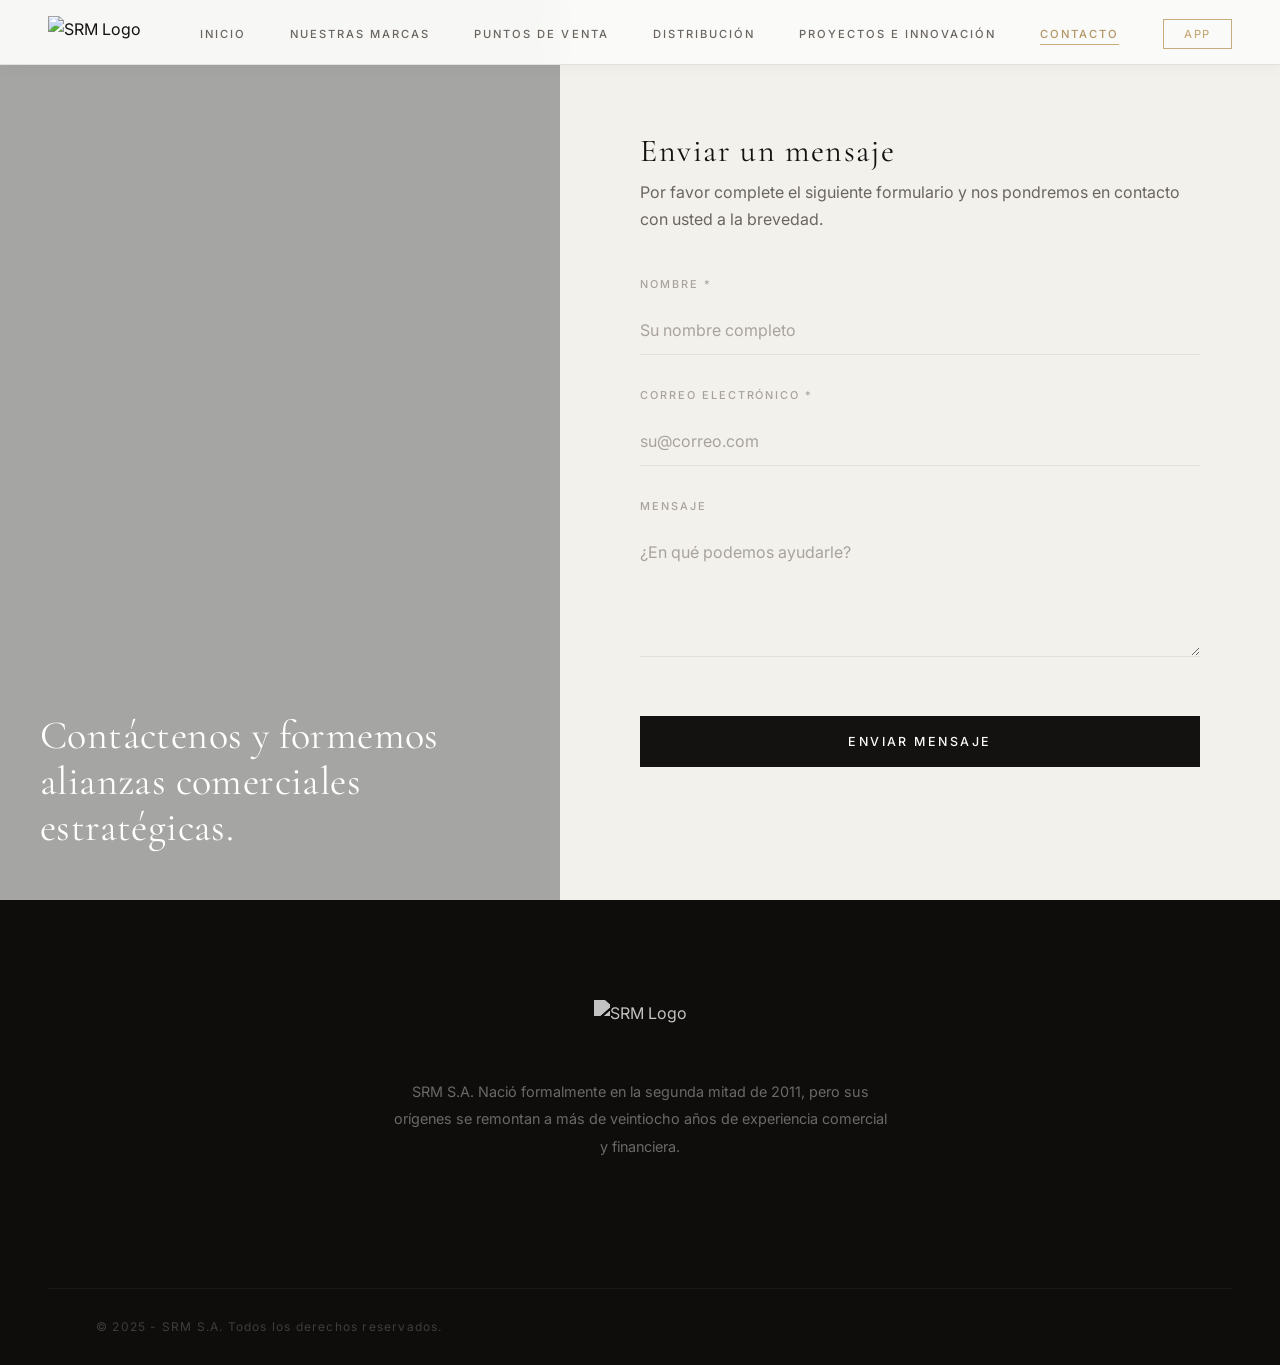
==== commit eeb4d570: "Sección equipo, menú App y landing DStretch - Sección Equipo en home con grid editorial 3-col (fotos" ====
--- a/contacto.html
+++ b/contacto.html
@@ -30,6 +30,7 @@
                     <li><a href="distribucion.html" class="nav-link">Distribución</a></li>
                     <li><a href="proyectos-e-innovacion.html" class="nav-link">Proyectos e Innovación</a></li>
                     <li><a href="contacto.html" class="nav-link active">Contacto</a></li>
+                    <li><a href="app.html"                    class="nav-link nav-link-cta">App</a></li>
                 </ul>
             </nav>
             
@@ -51,6 +52,7 @@
                 <li><a href="distribucion.html">Distribución</a></li>
                 <li><a href="proyectos-e-innovacion.html">Proyectos e Innovación</a></li>
                 <li><a href="contacto.html">Contacto</a></li>
+            <li><a href="app.html" class="nav-link-cta">App</a></li>
             </ul>
         </nav>
     </div>
--- a/styles.css
+++ b/styles.css
@@ -1204,3 +1204,565 @@
 
 /* Overrides for inline styles on sub-pages */
 .theme-underline { border-bottom: none; }
+
+/* ── 23. Nav CTA — App link ─────────────────────────────────────── */
+.nav-link-cta {
+    padding: 7px 20px !important;
+    border: 1px solid var(--gold) !important;
+    color: var(--gold) !important;
+    letter-spacing: 0.14em;
+    transition: background var(--t-fast) var(--ease-out),
+                color var(--t-fast) var(--ease-out) !important;
+}
+
+.nav-link-cta::after { display: none !important; }
+
+.nav-link-cta:hover {
+    background: var(--gold);
+    color: var(--bg-dark) !important;
+}
+
+.header:not(.scrolled) .nav-link-cta {
+    border-color: rgba(200,171,124,0.7) !important;
+    color: var(--gold) !important;
+}
+
+/* Mobile CTA */
+.mobile-links .nav-link-cta {
+    color: var(--gold) !important;
+    padding: 10px 28px !important;
+    border: 1px solid var(--gold) !important;
+    display: inline-block;
+}
+
+/* ── 24. Equipo Section ─────────────────────────────────────────── */
+.team-section {
+    padding: var(--section-y) var(--pad-x);
+    background: var(--bg);
+}
+
+.team-header {
+    display: grid;
+    grid-template-columns: auto 1fr;
+    align-items: start;
+    gap: 80px;
+    margin-bottom: 64px;
+}
+
+.team-desc {
+    color: var(--ink-mid);
+    font-size: 1rem;
+    line-height: 1.85;
+    max-width: 520px;
+}
+
+.team-grid {
+    display: grid;
+    grid-template-columns: 2fr 1fr 1fr;
+    grid-template-rows: auto auto;
+    gap: 12px;
+}
+
+.team-photo {
+    position: relative;
+    overflow: hidden;
+}
+
+.team-photo:first-child {
+    grid-row: span 2;
+}
+
+.team-photo img {
+    width: 100%;
+    height: 100%;
+    object-fit: cover;
+    display: block;
+    filter: saturate(0.85);
+    transition: transform 1.4s var(--ease-silk),
+                filter 0.6s var(--ease-silk);
+}
+
+.team-photo:first-child img { min-height: 480px; }
+.team-photo:not(:first-child) img { height: 230px; }
+
+.team-photo:hover img {
+    transform: scale(1.04);
+    filter: saturate(1.05);
+}
+
+.team-photo-caption {
+    position: absolute;
+    bottom: 0;
+    left: 0;
+    right: 0;
+    padding: 40px 20px 16px;
+    background: linear-gradient(to top, rgba(14,13,11,0.7), transparent);
+    color: rgba(255,255,255,0.8);
+    font-size: 0.72rem;
+    letter-spacing: 0.15em;
+    text-transform: uppercase;
+    opacity: 0;
+    transition: opacity var(--t-base) var(--ease-silk);
+}
+
+.team-photo:hover .team-photo-caption {
+    opacity: 1;
+}
+
+@media (max-width: 900px) {
+    .team-grid {
+        grid-template-columns: 1fr 1fr;
+        grid-template-rows: auto;
+    }
+    .team-photo:first-child { grid-row: span 1; }
+    .team-photo:first-child img,
+    .team-photo:not(:first-child) img { height: 260px; }
+    .team-header { grid-template-columns: 1fr; gap: 24px; }
+}
+
+@media (max-width: 560px) {
+    .team-grid { grid-template-columns: 1fr; }
+}
+
+/* ── 25. App Landing Page ───────────────────────────────────────── */
+.app-hero {
+    min-height: 100vh;
+    display: flex;
+    align-items: center;
+    position: relative;
+    overflow: hidden;
+    background: var(--bg-dark);
+    padding: 120px var(--pad-x) 80px;
+}
+
+.app-hero::before {
+    content: '';
+    position: absolute;
+    inset: 0;
+    background: radial-gradient(ellipse 80% 60% at 70% 50%,
+        rgba(200,171,124,0.08) 0%,
+        transparent 70%);
+    pointer-events: none;
+}
+
+.app-hero-grid {
+    max-width: var(--max-w);
+    margin: 0 auto;
+    width: 100%;
+    display: grid;
+    grid-template-columns: 1fr 1fr;
+    gap: 80px;
+    align-items: center;
+}
+
+.app-hero-text {}
+
+.app-hero-text .eyebrow {
+    color: var(--gold);
+}
+
+.app-hero-title {
+    font-family: var(--font-display);
+    font-size: clamp(2.8rem, 5vw, 5.2rem);
+    font-weight: 300;
+    color: #ffffff;
+    line-height: 1.08;
+    margin-bottom: 28px;
+}
+
+.app-hero-title em {
+    font-style: italic;
+    color: var(--gold);
+}
+
+.app-hero-desc {
+    color: rgba(255,255,255,0.55);
+    font-size: 1.05rem;
+    line-height: 1.85;
+    margin-bottom: 40px;
+    max-width: 480px;
+}
+
+.app-hero-actions {
+    display: flex;
+    gap: 16px;
+    align-items: center;
+    flex-wrap: wrap;
+}
+
+.btn-app-cta {
+    background: var(--gold);
+    color: var(--bg-dark);
+    border-color: var(--gold);
+    font-weight: 600;
+    padding: 16px 40px;
+    font-size: 0.78rem;
+    letter-spacing: 0.2em;
+}
+
+.btn-app-cta:hover {
+    background: #d9bc8e;
+    border-color: #d9bc8e;
+    color: var(--bg-dark);
+    transform: translateY(-2px);
+    box-shadow: 0 12px 32px rgba(200,171,124,0.35);
+}
+
+.app-hero-visual {
+    position: relative;
+    display: flex;
+    justify-content: center;
+    align-items: center;
+}
+
+/* Mock device frame for app */
+.app-device {
+    width: 100%;
+    max-width: 460px;
+    background: rgba(255,255,255,0.04);
+    border: 1px solid rgba(255,255,255,0.1);
+    border-radius: 12px;
+    overflow: hidden;
+    position: relative;
+}
+
+.app-device-bar {
+    background: rgba(255,255,255,0.06);
+    padding: 10px 16px;
+    display: flex;
+    align-items: center;
+    gap: 6px;
+    border-bottom: 1px solid rgba(255,255,255,0.06);
+}
+
+.app-device-dot {
+    width: 8px;
+    height: 8px;
+    border-radius: 50%;
+    background: rgba(255,255,255,0.12);
+}
+
+.app-device-url {
+    flex: 1;
+    background: rgba(255,255,255,0.06);
+    border-radius: 4px;
+    padding: 4px 12px;
+    font-family: var(--font-sans);
+    font-size: 0.7rem;
+    color: rgba(255,255,255,0.3);
+    margin-left: 8px;
+    letter-spacing: 0.05em;
+}
+
+.app-device-screen {
+    height: 320px;
+    background: linear-gradient(
+        135deg,
+        #1a0e00 0%,
+        #2d1a05 30%,
+        #1a0e00 60%,
+        #0d1a2e 100%
+    );
+    position: relative;
+    display: flex;
+    align-items: center;
+    justify-content: center;
+    overflow: hidden;
+}
+
+.app-device-screen::before {
+    content: '';
+    position: absolute;
+    inset: 0;
+    background: radial-gradient(ellipse at center,
+        rgba(200,171,124,0.2) 0%,
+        transparent 65%);
+    animation: app-pulse 3s ease-in-out infinite;
+}
+
+@keyframes app-pulse {
+    0%, 100% { opacity: 0.6; transform: scale(1); }
+    50%       { opacity: 1;   transform: scale(1.05); }
+}
+
+.app-device-screen-label {
+    font-family: var(--font-display);
+    font-size: 1rem;
+    font-style: italic;
+    color: rgba(200,171,124,0.6);
+    letter-spacing: 0.2em;
+    text-transform: uppercase;
+    position: relative;
+    z-index: 1;
+}
+
+/* Features section */
+.app-features {
+    padding: var(--section-y) var(--pad-x);
+    background: var(--bg);
+}
+
+.app-features-grid {
+    display: grid;
+    grid-template-columns: repeat(3, 1fr);
+    gap: 2px;
+    background: var(--ink-hair);
+    margin-top: 64px;
+}
+
+.app-feature-card {
+    background: var(--bg);
+    padding: 48px 36px;
+    transition: background var(--t-base) var(--ease-silk);
+    position: relative;
+    overflow: hidden;
+}
+
+.app-feature-card::before {
+    content: '';
+    position: absolute;
+    top: 0;
+    left: 0;
+    width: 2px;
+    height: 0;
+    background: var(--gold);
+    transition: height var(--t-slow) var(--ease-silk);
+}
+
+.app-feature-card:hover { background: var(--bg-warm); }
+.app-feature-card:hover::before { height: 100%; }
+
+.app-feature-icon {
+    font-size: 1.8rem;
+    margin-bottom: 24px;
+    display: block;
+    filter: grayscale(0.4);
+}
+
+.app-feature-card h3 {
+    font-family: var(--font-display);
+    font-size: 1.3rem;
+    font-weight: 400;
+    margin-bottom: 14px;
+    color: var(--ink);
+}
+
+.app-feature-card p {
+    color: var(--ink-mid);
+    font-size: 0.92rem;
+    line-height: 1.75;
+}
+
+/* DStretch explainer */
+.dstretch-section {
+    padding: var(--section-y) var(--pad-x);
+    background: var(--bg-warm);
+}
+
+.dstretch-inner {
+    display: grid;
+    grid-template-columns: 1fr 1fr;
+    gap: 100px;
+    align-items: center;
+}
+
+.dstretch-content .eyebrow { color: var(--gold); }
+
+.dstretch-content h2 {
+    font-size: clamp(2rem, 3vw, 2.8rem);
+    margin-bottom: 28px;
+    line-height: 1.2;
+}
+
+.dstretch-content p {
+    color: var(--ink-mid);
+    font-size: 1rem;
+    line-height: 1.9;
+    margin-bottom: 18px;
+}
+
+.dstretch-content p:last-of-type { margin-bottom: 0; }
+
+.dstretch-steps {
+    display: flex;
+    flex-direction: column;
+    gap: 0;
+    border: 1px solid var(--ink-hair);
+}
+
+.dstretch-step {
+    padding: 28px 36px;
+    border-bottom: 1px solid var(--ink-hair);
+    display: grid;
+    grid-template-columns: auto 1fr;
+    gap: 20px;
+    align-items: start;
+    transition: background var(--t-fast) var(--ease-out);
+}
+
+.dstretch-step:last-child { border-bottom: none; }
+.dstretch-step:hover { background: var(--bg); }
+
+.dstretch-step-num {
+    font-family: var(--font-display);
+    font-size: 0.72rem;
+    font-weight: 400;
+    color: var(--gold);
+    letter-spacing: 0.1em;
+    padding-top: 3px;
+}
+
+.dstretch-step h4 {
+    font-family: var(--font-display);
+    font-size: 1.15rem;
+    font-weight: 400;
+    margin-bottom: 6px;
+}
+
+.dstretch-step p {
+    color: var(--ink-mid);
+    font-size: 0.88rem;
+    line-height: 1.7;
+    margin: 0;
+}
+
+/* Developer section */
+.app-developer {
+    padding: var(--section-y) var(--pad-x);
+    background: var(--bg-dark);
+    color: #fff;
+}
+
+.app-developer-inner {
+    display: grid;
+    grid-template-columns: 1fr 1.2fr;
+    gap: 80px;
+    align-items: center;
+}
+
+.dev-label {
+    font-family: var(--font-sans);
+    font-size: 0.7rem;
+    font-weight: 500;
+    text-transform: uppercase;
+    letter-spacing: 0.28em;
+    color: var(--gold);
+    margin-bottom: 16px;
+    display: flex;
+    align-items: center;
+    gap: 12px;
+}
+
+.dev-label::before {
+    content: '';
+    display: block;
+    width: 28px;
+    height: 1px;
+    background: var(--gold);
+}
+
+.app-developer h2 {
+    font-size: clamp(2rem, 3vw, 2.8rem);
+    color: #ffffff;
+    margin-bottom: 20px;
+    line-height: 1.15;
+}
+
+.app-developer p {
+    color: rgba(255,255,255,0.5);
+    font-size: 0.98rem;
+    line-height: 1.9;
+    margin-bottom: 16px;
+}
+
+.app-developer p:last-of-type { margin-bottom: 0; }
+
+.app-dev-cards {
+    display: grid;
+    grid-template-columns: 1fr 1fr;
+    gap: 2px;
+    background: rgba(255,255,255,0.05);
+}
+
+.app-dev-card {
+    background: rgba(255,255,255,0.03);
+    padding: 32px 28px;
+    transition: background var(--t-fast) var(--ease-out);
+}
+
+.app-dev-card:hover { background: rgba(200,171,124,0.06); }
+
+.app-dev-card-icon {
+    font-size: 1.4rem;
+    margin-bottom: 16px;
+    display: block;
+}
+
+.app-dev-card h4 {
+    font-family: var(--font-display);
+    font-size: 1.05rem;
+    color: rgba(255,255,255,0.85);
+    margin-bottom: 8px;
+    font-weight: 400;
+}
+
+.app-dev-card p {
+    color: rgba(255,255,255,0.35);
+    font-size: 0.82rem;
+    line-height: 1.65;
+    margin: 0;
+}
+
+/* App CTA final */
+.app-cta-section {
+    padding: 160px var(--pad-x);
+    background: var(--bg);
+    text-align: center;
+    position: relative;
+    overflow: hidden;
+}
+
+.app-cta-section::before {
+    content: 'DStretch';
+    position: absolute;
+    font-family: var(--font-display);
+    font-size: clamp(6rem, 15vw, 14rem);
+    font-weight: 300;
+    font-style: italic;
+    color: var(--ink-hair);
+    top: 50%;
+    left: 50%;
+    transform: translate(-50%, -50%);
+    white-space: nowrap;
+    pointer-events: none;
+    z-index: 0;
+    user-select: none;
+}
+
+.app-cta-section > * { position: relative; z-index: 1; }
+
+.app-cta-section h2 {
+    font-size: clamp(2.2rem, 4vw, 4rem);
+    margin-bottom: 20px;
+}
+
+.app-cta-section p {
+    color: var(--ink-mid);
+    max-width: 520px;
+    margin: 0 auto 48px;
+    font-size: 1.05rem;
+    line-height: 1.8;
+}
+
+/* Responsive — App page */
+@media (max-width: 900px) {
+    .app-hero-grid     { grid-template-columns: 1fr; gap: 60px; }
+    .app-hero-visual   { display: none; }
+    .dstretch-inner    { grid-template-columns: 1fr; gap: 60px; }
+    .app-developer-inner { grid-template-columns: 1fr; gap: 60px; }
+    .app-features-grid { grid-template-columns: 1fr; }
+}
+
+@media (max-width: 600px) {
+    .app-dev-cards { grid-template-columns: 1fr; }
+}
